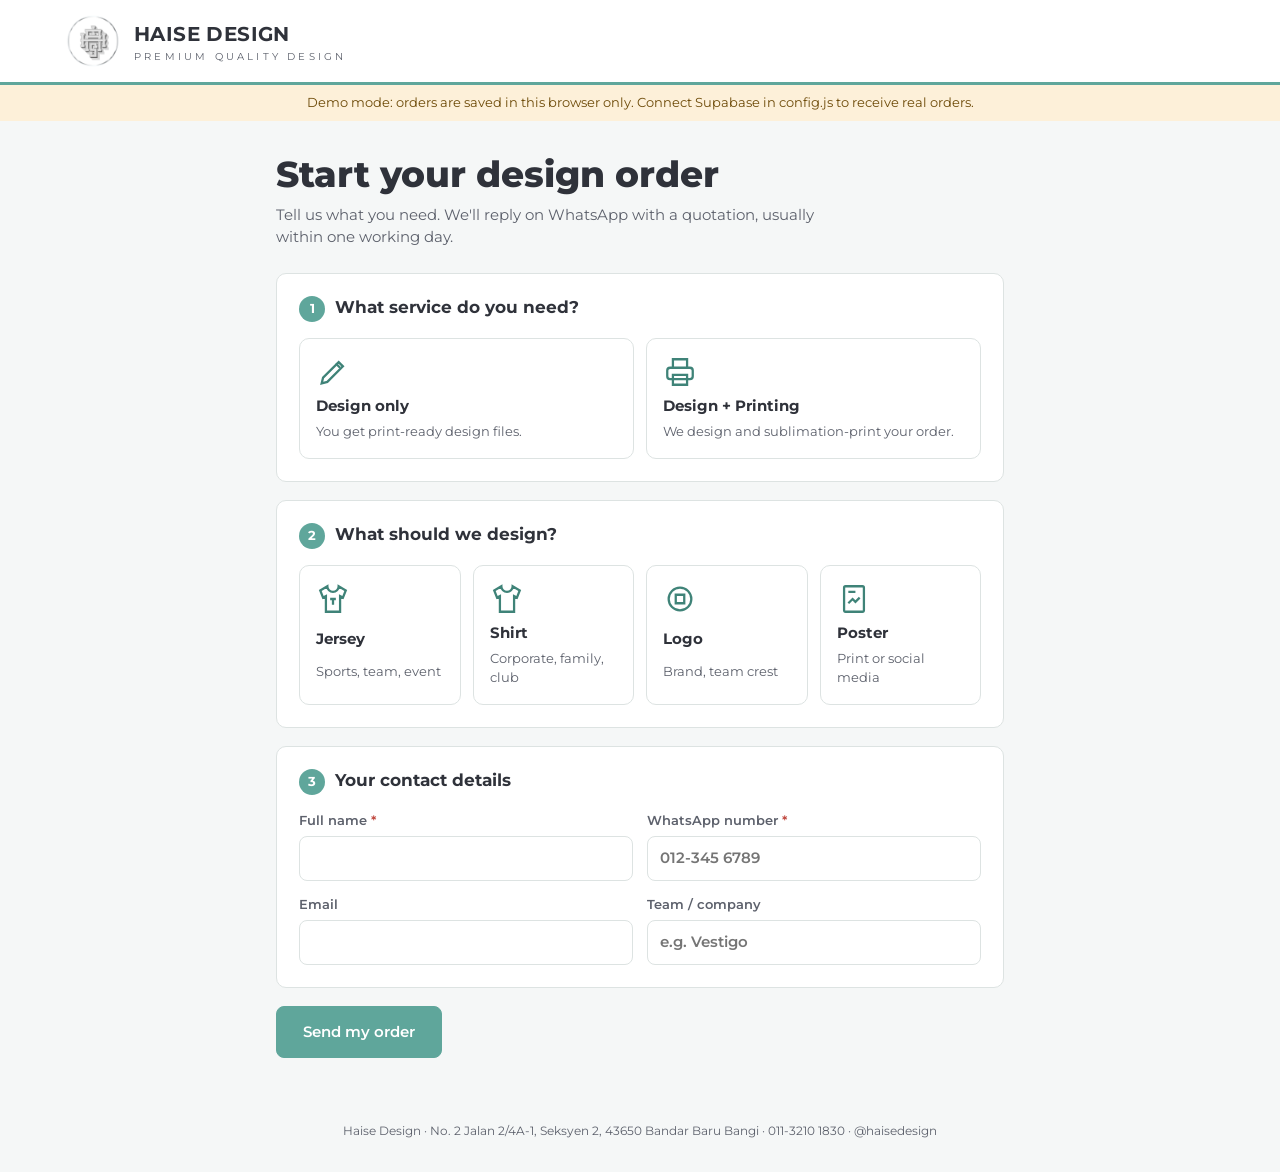
==== index.html @ cbbb2889 "Add Haise Design order form and invoice/receipt app Customer order form (index.html), admin page for" ====
<!doctype html>
<html lang="en">
<head>
<meta charset="utf-8">
<meta name="viewport" content="width=device-width, initial-scale=1, viewport-fit=cover">
<title>Order Design | Haise Design</title>
<meta name="description" content="Order jersey, shirt, logo and poster designs, with optional sublimation printing, from Haise Design.">
<link rel="icon" href="assets/favicon.png">
<link rel="preconnect" href="https://fonts.googleapis.com">
<link rel="stylesheet" href="https://fonts.googleapis.com/css2?family=Montserrat:wght@400;500;600;700;800&display=swap">
<link rel="stylesheet" href="app.css">
<style>
  .hero { max-width: 760px; margin: 0 auto; padding: 32px max(16px, env(safe-area-inset-left)) 8px; }
  .hero h1 { font-size: clamp(26px, 5vw, 36px); font-weight: 800; }
  .hero p { color: var(--ink-2); margin: 8px 0 0; max-width: 56ch; }
  form { max-width: 760px; margin: 0 auto; padding: 16px max(16px, env(safe-area-inset-left)) 64px; display: grid; gap: 18px; }
  .sec { background: var(--card); border: 1px solid var(--line); border-radius: var(--radius); padding: 22px; display: grid; gap: 16px; }
  .sec-h { display: flex; align-items: baseline; gap: 10px; }
  .sec-h .n { width: 26px; height: 26px; flex: none; border-radius: 50%; background: var(--teal); color: #fff; font-size: 13px; font-weight: 700; display: grid; place-items: center; }
  .sec-h h2 { font-size: 17px; font-weight: 700; }
  .grid2 { display: grid; grid-template-columns: 1fr 1fr; gap: 14px; }
  @media (max-width: 560px) { .grid2 { grid-template-columns: 1fr; } .sec { padding: 18px 16px; } }

  .choices { display: grid; gap: 12px; grid-template-columns: repeat(auto-fit, minmax(150px, 1fr)); }
  .choices.two { grid-template-columns: 1fr 1fr; }
  @media (max-width: 460px) { .choices.two { grid-template-columns: 1fr; } }
  .choice { position: relative; border: 1.5px solid var(--line); border-radius: var(--radius); padding: 16px; cursor: pointer; display: grid; gap: 6px; background: #fff; transition: border-color .15s, background .15s; }
  .choice input { position: absolute; opacity: 0; pointer-events: none; }
  .choice:hover { border-color: var(--teal); }
  .choice:has(input:checked) { border-color: var(--teal); background: var(--teal-soft); }
  .choice svg { width: 34px; height: 34px; color: var(--teal-dark); }
  .choice b { font-size: 15px; }
  .choice span { font-size: 12.5px; color: var(--ink-2); }

  .chips { display: flex; flex-wrap: wrap; gap: 8px; }
  .chip { position: relative; }
  .chip input { position: absolute; opacity: 0; }
  .chip span { display: inline-block; padding: 8px 14px; border: 1.5px solid var(--line); border-radius: 99px; font-size: 14px; font-weight: 600; cursor: pointer; background: #fff; }
  .chip input:checked + span { background: var(--teal); border-color: var(--teal); color: #fff; }
  .chip input:focus-visible + span { outline: 2px solid var(--teal); outline-offset: 2px; }

  .colors { display: flex; flex-wrap: wrap; gap: 10px; align-items: center; }
  .sw { position: relative; width: 46px; height: 46px; border-radius: 10px; border: 1px solid var(--line); overflow: hidden; }
  .sw input[type=color] { position: absolute; inset: -8px; width: 70px; height: 70px; border: 0; padding: 0; cursor: pointer; }
  .sw button { position: absolute; top: 1px; right: 1px; width: 18px; height: 18px; border-radius: 50%; border: 0; background: rgba(0,0,0,.55); color: #fff; font-size: 11px; line-height: 18px; padding: 0; cursor: pointer; }

  .drop { border: 2px dashed var(--line); border-radius: var(--radius); padding: 22px; text-align: center; background: #fbfcfc; cursor: pointer; }
  .drop.over { border-color: var(--teal); background: var(--teal-soft); }
  .drop b { color: var(--teal-dark); }
  .files { display: grid; gap: 8px; }
  .file { display: grid; grid-template-columns: 48px 1fr auto; gap: 12px; align-items: center; border: 1px solid var(--line); border-radius: 8px; padding: 6px 8px; background: #fff; }
  .file .th { width: 48px; height: 48px; border-radius: 6px; background: var(--teal-soft) center/cover no-repeat; display: grid; place-items: center; font-size: 10px; font-weight: 700; color: var(--teal-dark); }
  .file .meta { min-width: 0; }
  .file .nm { font-size: 13px; font-weight: 600; white-space: nowrap; overflow: hidden; text-overflow: ellipsis; }
  .file select { padding: 4px 6px; font-size: 12px; width: auto; margin-top: 2px; }

  .sizes { display: grid; grid-template-columns: repeat(auto-fill, minmax(84px, 1fr)); gap: 8px; }
  .sizes label { display: grid; gap: 4px; font-size: 12px; font-weight: 700; color: var(--ink-2); text-align: center; }
  .sizes input { text-align: center; padding: 8px 4px; }
  .total-line { font-size: 14px; color: var(--ink-2); }
  .total-line b { color: var(--ink); font-variant-numeric: tabular-nums; }

  .submit-row { display: flex; gap: 12px; align-items: center; flex-wrap: wrap; }
  .submit-row .btn { padding: 14px 26px; font-size: 15px; }
  .err { color: var(--danger); font-size: 14px; font-weight: 600; }

  .done { max-width: 560px; margin: 48px auto; padding: 32px 24px; background: var(--card); border: 1px solid var(--line); border-radius: var(--radius); text-align: center; display: grid; gap: 14px; justify-items: center; }
  .done .no { font-size: 26px; font-weight: 800; letter-spacing: .04em; color: var(--teal-dark); font-variant-numeric: tabular-nums; }
  footer { text-align: center; font-size: 12px; color: var(--ink-2); padding: 0 16px 32px; }
</style>
</head>
<body>
<header class="brandbar"><div class="in">
  <img src="assets/logo.png" alt="Haise Design logo">
  <div><div class="brand-name">HAISE DESIGN</div><div class="brand-tag">Premium Quality Design</div></div>
</div></header>
<div class="demo-banner" id="demoBanner" hidden>Demo mode: orders are saved in this browser only. Connect Supabase in config.js to receive real orders.</div>

<main id="formView">
  <div class="hero">
    <h1>Start your design order</h1>
    <p>Tell us what you need. We'll reply on WhatsApp with a quotation, usually within one working day.</p>
  </div>

  <form id="orderForm" novalidate>
    <!-- 1. Service -->
    <section class="sec">
      <div class="sec-h"><span class="n">1</span><h2>What service do you need?</h2></div>
      <div class="choices two">
        <label class="choice"><input type="radio" name="service" value="design" required>
          <svg viewBox="0 0 24 24" fill="none" stroke="currentColor" stroke-width="1.6"><path d="M4 20l4-1 11-11-3-3L5 16l-1 4z"/><path d="M14 6l3 3"/></svg>
          <b>Design only</b><span>You get print-ready design files.</span></label>
        <label class="choice"><input type="radio" name="service" value="design_print">
          <svg viewBox="0 0 24 24" fill="none" stroke="currentColor" stroke-width="1.6"><path d="M7 9V3h10v6"/><rect x="3" y="9" width="18" height="8" rx="2"/><path d="M7 14h10v7H7z"/></svg>
          <b>Design + Printing</b><span>We design and sublimation-print your order.</span></label>
      </div>
    </section>

    <!-- 2. Design type -->
    <section class="sec">
      <div class="sec-h"><span class="n">2</span><h2>What should we design?</h2></div>
      <div class="choices">
        <label class="choice"><input type="radio" name="designType" value="Jersey" required>
          <svg viewBox="0 0 24 24" fill="none" stroke="currentColor" stroke-width="1.6"><path d="M8 3l-5 3 2 5 2-1v11h10V10l2 1 2-5-5-3a4 4 0 0 1-8 0z"/><path d="M10 12h4M12 12v4"/></svg>
          <b>Jersey</b><span>Sports, team, event</span></label>
        <label class="choice"><input type="radio" name="designType" value="Shirt">
          <svg viewBox="0 0 24 24" fill="none" stroke="currentColor" stroke-width="1.6"><path d="M8 3l-5 3 2 5 2-1v11h10V10l2 1 2-5-5-3a4 4 0 0 1-8 0z"/></svg>
          <b>Shirt</b><span>Corporate, family, club</span></label>
        <label class="choice"><input type="radio" name="designType" value="Logo">
          <svg viewBox="0 0 24 24" fill="none" stroke="currentColor" stroke-width="1.6"><circle cx="12" cy="12" r="8"/><path d="M9 9h6v6H9z"/></svg>
          <b>Logo</b><span>Brand, team crest</span></label>
        <label class="choice"><input type="radio" name="designType" value="Poster">
          <svg viewBox="0 0 24 24" fill="none" stroke="currentColor" stroke-width="1.6"><rect x="5" y="3" width="14" height="18" rx="1"/><path d="M8 15l3-3 2 2 3-3M8 7h5"/></svg>
          <b>Poster</b><span>Print or social media</span></label>
      </div>
    </section>

    <!-- 3. Design details -->
    <section class="sec" id="detailsSec" hidden>
      <div class="sec-h"><span class="n">3</span><h2 id="detailsTitle">Design details</h2></div>

      <div id="shirtTypeBox" hidden>
        <label class="f"><span>Shirt type <span class="req-star">*</span></span> <span class="hint">Pick all that apply</span></label>
        <div class="chips" id="shirtTypes"></div>
      </div>

      <div id="posterBox" hidden class="grid2">
        <label class="f">Poster size
          <select id="posterSize"><option>A4</option><option>A3</option><option>A2</option><option>A1</option><option>Instagram post (1080×1080)</option><option>Instagram story (1080×1920)</option><option>Custom</option></select></label>
        <label class="f">Text to include <input id="posterText" placeholder="Event name, date, venue"></label>
      </div>

      <div id="logoBox" hidden class="grid2">
        <label class="f">Brand / team name <input id="logoName" placeholder="e.g. Vestigo FC"></label>
        <label class="f">Slogan (optional) <input id="logoSlogan"></label>
      </div>

      <div>
        <label class="f">Colour theme <span class="hint">Tap a swatch to change it, or describe it below</span></label>
        <div class="colors" id="colors" style="margin-top:8px"></div>
        <input id="colorNotes" placeholder="e.g. Navy and gold, with white accents" style="margin-top:10px" aria-label="Colour theme description">
      </div>

      <div>
        <label class="f">Attachments <span class="hint">References, your logo, sketches or drafts. Add as many as you need.</span></label>
        <div class="drop" id="drop" tabindex="0" role="button" style="margin-top:8px">
          <b>Click to add files</b> or drag them here<br><span class="hint">Images, PDF, AI, PSD, CDR · up to <span id="maxMb">15</span> MB each</span>
        </div>
        <input type="file" id="fileInput" multiple accept="image/*,.pdf,.ai,.psd,.cdr,.eps,.svg" hidden>
        <div class="files" id="fileList" style="margin-top:10px"></div>
      </div>

      <div id="namesBox" hidden>
        <label class="f">Player names and numbers (optional)
          <textarea id="names" placeholder="One per line: Name - Number - Size&#10;AIMAN - 10 - L&#10;ARIF - 7 - M"></textarea></label>
      </div>

      <label class="f">Describe your idea <textarea id="brief" placeholder="Style, mood, sponsor logos, placement of logo, anything you have in mind"></textarea></label>
    </section>

    <!-- 4. Printing -->
    <section class="sec" id="printSec" hidden>
      <div class="sec-h"><span class="n">4</span><h2>Printing details</h2></div>
      <div>
        <label class="f">Quantity by size</label>
        <div class="sizes" id="sizes" style="margin-top:8px"></div>
        <div class="total-line" style="margin-top:8px">Total pieces: <b id="qtyTotal">0</b></div>
      </div>
      <div class="grid2">
        <label class="f">Material
          <select id="material"><option>Microfiber</option><option>Interlock</option><option>Jacquard (eyelet)</option><option>Cotton feel</option><option>Not sure, please advise</option></select></label>
        <label class="f">Date needed <input type="date" id="needBy"></label>
      </div>
      <div class="grid2">
        <label class="f">Collection
          <select id="delivery"><option value="pickup">Self pickup (Bangi)</option><option value="postage">Postage</option></select></label>
        <label class="f" id="addrBox" hidden>Delivery address <textarea id="address" style="min-height:70px"></textarea></label>
      </div>
    </section>

    <!-- 5. Contact -->
    <section class="sec">
      <div class="sec-h"><span class="n" id="contactN">5</span><h2>Your contact details</h2></div>
      <div class="grid2">
        <label class="f"><span>Full name <span class="req-star">*</span></span> <input id="name" autocomplete="name" required></label>
        <label class="f"><span>WhatsApp number <span class="req-star">*</span></span> <input id="phone" type="tel" autocomplete="tel" placeholder="012-345 6789" required></label>
        <label class="f">Email <input id="email" type="email" autocomplete="email"></label>
        <label class="f">Team / company <input id="org" placeholder="e.g. Vestigo"></label>
      </div>
    </section>

    <div class="submit-row">
      <button class="btn primary" type="submit" id="submitBtn">Send my order</button>
      <span class="err" id="err" role="alert"></span>
    </div>
  </form>
</main>

<main id="doneView" hidden>
  <div class="done">
    <img src="assets/logo.png" alt="" width="84" height="84">
    <h1 style="font-size:24px">Order received</h1>
    <p style="margin:0;color:var(--ink-2)">Thank you! Your order number is</p>
    <div class="no" id="orderNo"></div>
    <p style="margin:0;color:var(--ink-2);max-width:42ch">Message us on WhatsApp with this number so we can confirm your quotation faster.</p>
    <a class="btn primary" id="waBtn" target="_blank" rel="noopener">Message us on WhatsApp</a>
    <button class="btn ghost" onclick="location.reload()">Place another order</button>
  </div>
</main>

<footer>Haise Design · No. 2 Jalan 2/4A-1, Seksyen 2, 43650 Bandar Baru Bangi · 011-3210 1830 · @haisedesign</footer>

<script src="vendor/supabase.js"></script>
<script src="config.js"></script>
<script src="store.js"></script>
<script>
const $ = (s) => document.querySelector(s);
const C = window.HAISE_CONFIG;
const MAX_MB = C.MAX_FILE_MB || 15;
$("#maxMb").textContent = MAX_MB;
if (!Store.live) $("#demoBanner").hidden = false;

const SHIRT_TYPES = ["Roundneck", "Longsleeve", "Polo collar", "Retro collar", "V-neck collar", "Muslimah"];
const SIZES = ["XS", "S", "M", "L", "XL", "2XL", "3XL", "4XL", "5XL", "Kids"];
const FILE_TAGS = ["Reference", "Logo", "Sketch / draft", "Other"];

$("#shirtTypes").innerHTML = SHIRT_TYPES.map((t) => `<label class="chip"><input type="checkbox" name="shirtType" value="${t}"><span>${t}</span></label>`).join("");
$("#sizes").innerHTML = SIZES.map((s) => `<label>${s}<input type="number" min="0" inputmode="numeric" data-size="${s}" id="size-${s}" placeholder="0"></label>`).join("");

// ----- conditional sections -----
const form = $("#orderForm");
function sync() {
  const service = form.service.value;
  const type = form.designType.value;
  const printing = service === "design_print";
  $("#detailsSec").hidden = !type;
  $("#detailsTitle").textContent = type ? `${type} design details` : "Design details";
  $("#shirtTypeBox").hidden = !(type === "Jersey" || type === "Shirt");
  $("#namesBox").hidden = type !== "Jersey";
  $("#posterBox").hidden = type !== "Poster";
  $("#logoBox").hidden = type !== "Logo";
  $("#printSec").hidden = !printing;
  $("#contactN").textContent = printing ? 5 : (type ? 4 : 3);
  $("#addrBox").hidden = $("#delivery").value !== "postage";
}
form.addEventListener("change", sync);

// ----- colours -----
let colors = ["#1b2a4a", "#d4af37"];
function drawColors() {
  $("#colors").innerHTML = colors.map((c, i) => `<div class="sw" style="background:${c}"><input type="color" value="${c}" data-i="${i}" aria-label="Colour ${i + 1}"><button type="button" data-rm="${i}" aria-label="Remove colour">×</button></div>`).join("")
    + (colors.length < 6 ? `<button type="button" class="btn small" id="addColor">+ Add colour</button>` : "");
}
$("#colors").addEventListener("input", (e) => { if (e.target.dataset.i) { colors[e.target.dataset.i] = e.target.value; e.target.parentElement.style.background = e.target.value; } });
$("#colors").addEventListener("click", (e) => {
  if (e.target.id === "addColor") { colors.push("#5fa69b"); drawColors(); }
  if (e.target.dataset.rm) { colors.splice(+e.target.dataset.rm, 1); drawColors(); }
});
drawColors();

// ----- files -----
let files = []; // {file, tag, url}
function addFiles(list) {
  for (const f of list) {
    if (f.size > MAX_MB * 1024 * 1024) { $("#err").textContent = `${f.name} is larger than ${MAX_MB} MB.`; continue; }
    files.push({ file: f, tag: f.type.startsWith("image/") ? "Reference" : "Other", url: f.type.startsWith("image/") ? URL.createObjectURL(f) : null });
  }
  drawFiles();
}
function drawFiles() {
  $("#fileList").innerHTML = files.map((x, i) => `<div class="file">
    <div class="th" style="${x.url ? `background-image:url(${x.url})` : ""}">${x.url ? "" : (x.file.name.split(".").pop() || "").toUpperCase().slice(0, 4)}</div>
    <div class="meta"><div class="nm">${esc(x.file.name)}</div>
      <select data-tag="${i}" aria-label="What is this file?">${FILE_TAGS.map((t) => `<option ${t === x.tag ? "selected" : ""}>${t}</option>`).join("")}</select></div>
    <button type="button" class="btn small ghost" data-rmf="${i}" aria-label="Remove file">Remove</button></div>`).join("");
}
const drop = $("#drop"), fileInput = $("#fileInput");
drop.addEventListener("click", () => fileInput.click());
drop.addEventListener("keydown", (e) => { if (e.key === "Enter" || e.key === " ") { e.preventDefault(); fileInput.click(); } });
fileInput.addEventListener("change", () => { addFiles(fileInput.files); fileInput.value = ""; });
["dragenter", "dragover"].forEach((ev) => drop.addEventListener(ev, (e) => { e.preventDefault(); drop.classList.add("over"); }));
["dragleave", "drop"].forEach((ev) => drop.addEventListener(ev, (e) => { e.preventDefault(); drop.classList.remove("over"); }));
drop.addEventListener("drop", (e) => addFiles(e.dataTransfer.files));
$("#fileList").addEventListener("change", (e) => { if (e.target.dataset.tag) files[e.target.dataset.tag].tag = e.target.value; });
$("#fileList").addEventListener("click", (e) => { if (e.target.dataset.rmf) { files.splice(+e.target.dataset.rmf, 1); drawFiles(); } });

// ----- sizes total -----
$("#sizes").addEventListener("input", () => {
  $("#qtyTotal").textContent = [...document.querySelectorAll("[data-size]")].reduce((a, i) => a + (+i.value || 0), 0);
});

function esc(s) { return String(s).replace(/[&<>"]/g, (c) => ({ "&": "&amp;", "<": "&lt;", ">": "&gt;", '"': "&quot;" }[c])); }

// ----- submit -----
form.addEventListener("submit", async (e) => {
  e.preventDefault();
  const err = $("#err"); err.textContent = "";
  const type = form.designType.value;
  const service = form.service.value;
  const shirtTypes = [...form.querySelectorAll("[name=shirtType]:checked")].map((i) => i.value);
  const sizes = {}; document.querySelectorAll("[data-size]").forEach((i) => { if (+i.value > 0) sizes[i.dataset.size] = +i.value; });
  const qty = Object.values(sizes).reduce((a, b) => a + b, 0);

  if (!service) return (err.textContent = "Choose design only or design + printing.");
  if (!type) return (err.textContent = "Choose what we should design.");
  if ((type === "Jersey" || type === "Shirt") && !shirtTypes.length) return (err.textContent = "Pick at least one shirt type.");
  if (service === "design_print" && !qty) return (err.textContent = "Enter how many pieces to print for each size.");
  if (!$("#name").value.trim() || !$("#phone").value.trim()) return (err.textContent = "Enter your name and WhatsApp number.");

  const details = {
    service, designType: type, shirtTypes,
    colors, colorNotes: $("#colorNotes").value.trim(),
    brief: $("#brief").value.trim(),
    names: type === "Jersey" ? $("#names").value.trim() : "",
    poster: type === "Poster" ? { size: $("#posterSize").value, text: $("#posterText").value.trim() } : null,
    logo: type === "Logo" ? { name: $("#logoName").value.trim(), slogan: $("#logoSlogan").value.trim() } : null,
    printing: service === "design_print" ? { sizes, qty, material: $("#material").value, needBy: $("#needBy").value, delivery: $("#delivery").value } : null,
    fileTags: files.map((x) => x.tag),
  };
  const customer = { name: $("#name").value.trim(), phone: $("#phone").value.trim(), email: $("#email").value.trim(), org: $("#org").value.trim(), address: $("#address").value.trim() };

  const btn = $("#submitBtn"); btn.disabled = true; btn.textContent = "Sending…";
  try {
    const no = await Store.submitOrder({ customer, details }, files.map((x) => x.file), (i, n, name) => { btn.textContent = `Uploading ${i + 1} of ${n}…`; });
    $("#orderNo").textContent = no;
    const msg = `Hi Haise Design, I just placed order ${no} (${type}, ${service === "design_print" ? "design + printing" : "design only"}). Name: ${customer.name}`;
    $("#waBtn").href = `https://wa.me/${C.WHATSAPP}?text=${encodeURIComponent(msg)}`;
    $("#formView").hidden = true; $("#doneView").hidden = false; window.scrollTo(0, 0);
  } catch (ex) {
    err.textContent = "Your order wasn't sent: " + ex.message + ". Please try again.";
    btn.disabled = false; btn.textContent = "Send my order";
  }
});
sync();
</script>
</body>
</html>
---- app.css ----
/* Haise Design — shared styles. Teal + slate taken from the existing invoice. */
:root {
  --teal: #5fa69b;
  --teal-dark: #3f8378;
  --teal-soft: #e8f3f1;
  --ink: #2f323a;
  --ink-2: #5d616c;
  --line: #dde3e2;
  --bg: #f5f7f7;
  --card: #ffffff;
  --danger: #c0483f;
  --warn: #c58a1c;
  --radius: 10px;
  --font: "Montserrat", system-ui, -apple-system, "Segoe UI", sans-serif;
}
* { box-sizing: border-box; }
html, body { margin: 0; }
body { font-family: var(--font); color: var(--ink); background: var(--bg); font-size: 15px; line-height: 1.5; -webkit-font-smoothing: antialiased; }
img { max-width: 100%; }
[hidden] { display: none !important; }
a { color: var(--teal-dark); }
h1, h2, h3 { line-height: 1.2; text-wrap: balance; margin: 0; }

.brandbar { background: var(--card); border-bottom: 3px solid var(--teal); }
.brandbar .in { max-width: 1180px; margin: 0 auto; padding: 14px max(16px, env(safe-area-inset-left)); display: flex; align-items: center; gap: 14px; }
.brandbar img { width: 54px; height: 54px; }
.brand-name { font-weight: 700; font-size: 20px; letter-spacing: .02em; }
.brand-tag { font-size: 10px; letter-spacing: .32em; text-transform: uppercase; color: var(--ink-2); }
.brandbar .spacer { flex: 1; }

.btn { font: inherit; font-weight: 600; font-size: 14px; border: 1px solid var(--line); background: var(--card); color: var(--ink); padding: 10px 16px; border-radius: 8px; cursor: pointer; display: inline-flex; align-items: center; gap: 8px; text-decoration: none; }
.btn:hover { border-color: var(--teal); }
.btn.primary { background: var(--teal); border-color: var(--teal); color: #fff; }
.btn.primary:hover { background: var(--teal-dark); }
.btn.ghost { background: transparent; border-color: transparent; color: var(--ink-2); }
.btn.danger { color: var(--danger); }
.btn.small { padding: 6px 10px; font-size: 13px; }
.btn:disabled { opacity: .55; cursor: not-allowed; }
.btn:focus-visible, input:focus-visible, select:focus-visible, textarea:focus-visible, .choice:focus-within { outline: 2px solid var(--teal); outline-offset: 2px; }

label.f { display: grid; gap: 6px; font-size: 13px; font-weight: 600; color: var(--ink-2); }
input, select, textarea { font: inherit; font-size: 15px; color: var(--ink); background: #fff; border: 1px solid var(--line); border-radius: 8px; padding: 10px 12px; width: 100%; }
textarea { min-height: 92px; resize: vertical; }
.req-star { color: var(--danger); }
.hint { font-size: 12px; color: var(--ink-2); font-weight: 400; }

.pill { display: inline-block; font-size: 11px; font-weight: 700; letter-spacing: .06em; text-transform: uppercase; padding: 3px 9px; border-radius: 99px; background: var(--teal-soft); color: var(--teal-dark); }
.pill.new { background: #fdf0d9; color: #8a5d0b; }
.pill.quoted { background: #e3ecfb; color: #2c5596; }
.pill.progress { background: var(--teal-soft); color: var(--teal-dark); }
.pill.done { background: #e7e9ec; color: #4a4f59; }

.toast { position: fixed; left: 50%; bottom: calc(24px + env(safe-area-inset-bottom)); transform: translateX(-50%); background: var(--ink); color: #fff; padding: 10px 18px; border-radius: 8px; font-size: 14px; z-index: 99; box-shadow: 0 6px 20px rgba(0,0,0,.2); }
.demo-banner { background: #fdf0d9; color: #6d4a08; font-size: 13px; text-align: center; padding: 8px 16px; }
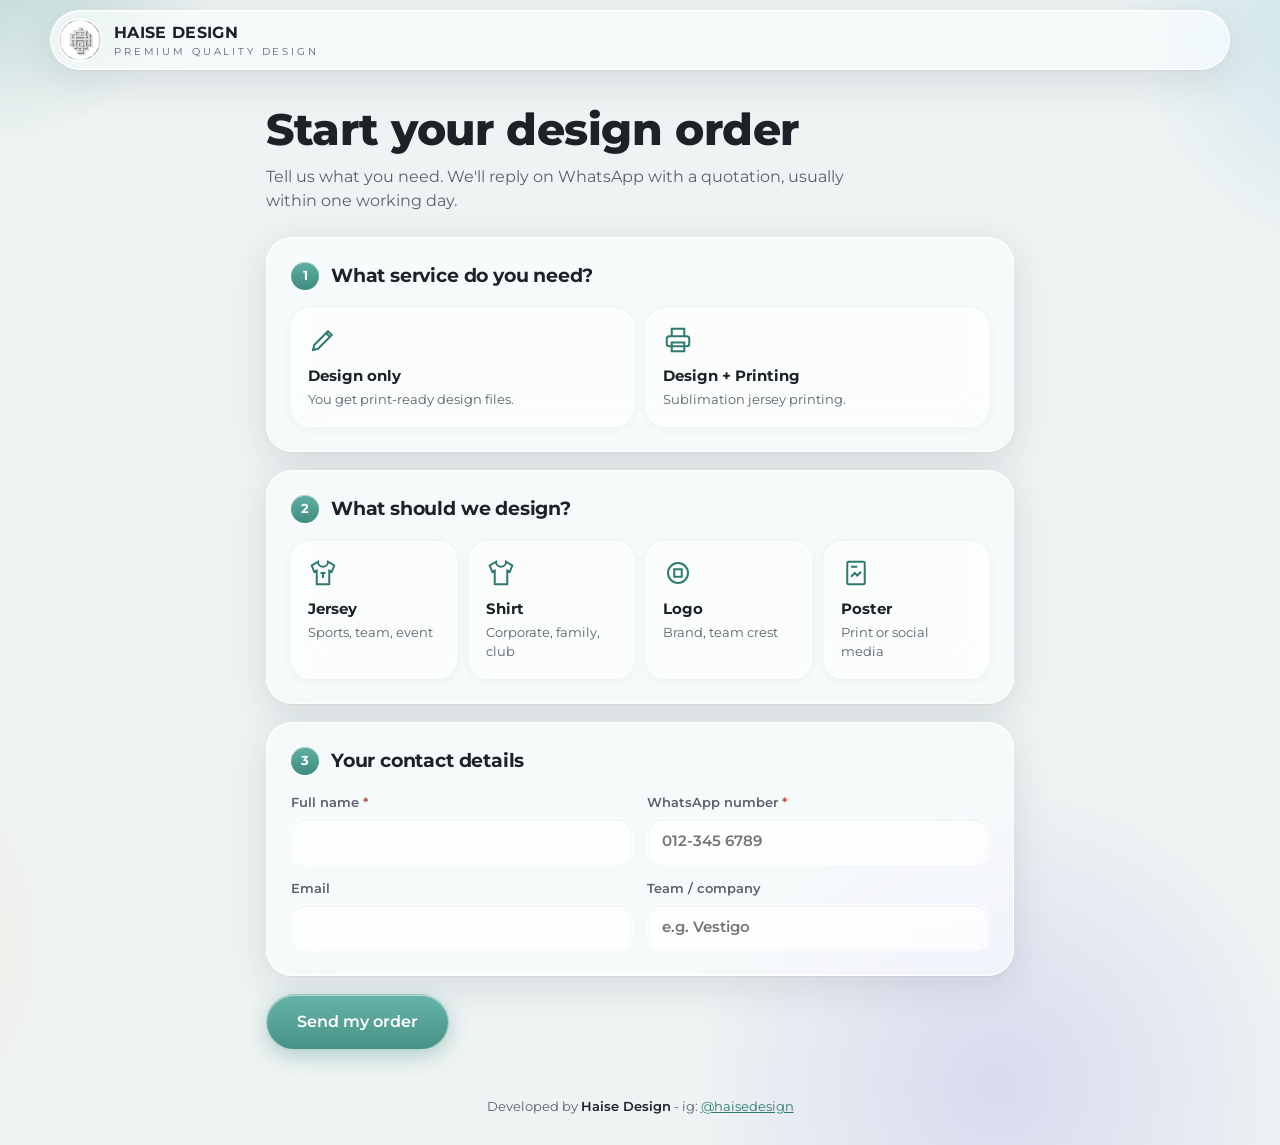
==== commit 33d70052: "Jersey catalogue, per-type sizes and names, liquid glass UI - Printing is offered for jerseys only -" ====
--- a/index.html
+++ b/index.html
@@ -4,77 +4,21 @@
 <meta charset="utf-8">
 <meta name="viewport" content="width=device-width, initial-scale=1, viewport-fit=cover">
 <title>Order Design | Haise Design</title>
-<meta name="description" content="Order jersey, shirt, logo and poster designs, with optional sublimation printing, from Haise Design.">
+<meta name="description" content="Order jersey, shirt, logo and poster designs, with sublimation jersey printing, from Haise Design.">
+<meta name="theme-color" content="#eef3f3">
 <link rel="icon" href="assets/favicon.png">
+<link rel="apple-touch-icon" href="assets/logo.png">
 <link rel="preconnect" href="https://fonts.googleapis.com">
 <link rel="stylesheet" href="https://fonts.googleapis.com/css2?family=Montserrat:wght@400;500;600;700;800&display=swap">
 <link rel="stylesheet" href="app.css">
-<style>
-  .hero { max-width: 760px; margin: 0 auto; padding: 32px max(16px, env(safe-area-inset-left)) 8px; }
-  .hero h1 { font-size: clamp(26px, 5vw, 36px); font-weight: 800; }
-  .hero p { color: var(--ink-2); margin: 8px 0 0; max-width: 56ch; }
-  form { max-width: 760px; margin: 0 auto; padding: 16px max(16px, env(safe-area-inset-left)) 64px; display: grid; gap: 18px; }
-  .sec { background: var(--card); border: 1px solid var(--line); border-radius: var(--radius); padding: 22px; display: grid; gap: 16px; }
-  .sec-h { display: flex; align-items: baseline; gap: 10px; }
-  .sec-h .n { width: 26px; height: 26px; flex: none; border-radius: 50%; background: var(--teal); color: #fff; font-size: 13px; font-weight: 700; display: grid; place-items: center; }
-  .sec-h h2 { font-size: 17px; font-weight: 700; }
-  .grid2 { display: grid; grid-template-columns: 1fr 1fr; gap: 14px; }
-  @media (max-width: 560px) { .grid2 { grid-template-columns: 1fr; } .sec { padding: 18px 16px; } }
-
-  .choices { display: grid; gap: 12px; grid-template-columns: repeat(auto-fit, minmax(150px, 1fr)); }
-  .choices.two { grid-template-columns: 1fr 1fr; }
-  @media (max-width: 460px) { .choices.two { grid-template-columns: 1fr; } }
-  .choice { position: relative; border: 1.5px solid var(--line); border-radius: var(--radius); padding: 16px; cursor: pointer; display: grid; gap: 6px; background: #fff; transition: border-color .15s, background .15s; }
-  .choice input { position: absolute; opacity: 0; pointer-events: none; }
-  .choice:hover { border-color: var(--teal); }
-  .choice:has(input:checked) { border-color: var(--teal); background: var(--teal-soft); }
-  .choice svg { width: 34px; height: 34px; color: var(--teal-dark); }
-  .choice b { font-size: 15px; }
-  .choice span { font-size: 12.5px; color: var(--ink-2); }
-
-  .chips { display: flex; flex-wrap: wrap; gap: 8px; }
-  .chip { position: relative; }
-  .chip input { position: absolute; opacity: 0; }
-  .chip span { display: inline-block; padding: 8px 14px; border: 1.5px solid var(--line); border-radius: 99px; font-size: 14px; font-weight: 600; cursor: pointer; background: #fff; }
-  .chip input:checked + span { background: var(--teal); border-color: var(--teal); color: #fff; }
-  .chip input:focus-visible + span { outline: 2px solid var(--teal); outline-offset: 2px; }
-
-  .colors { display: flex; flex-wrap: wrap; gap: 10px; align-items: center; }
-  .sw { position: relative; width: 46px; height: 46px; border-radius: 10px; border: 1px solid var(--line); overflow: hidden; }
-  .sw input[type=color] { position: absolute; inset: -8px; width: 70px; height: 70px; border: 0; padding: 0; cursor: pointer; }
-  .sw button { position: absolute; top: 1px; right: 1px; width: 18px; height: 18px; border-radius: 50%; border: 0; background: rgba(0,0,0,.55); color: #fff; font-size: 11px; line-height: 18px; padding: 0; cursor: pointer; }
-
-  .drop { border: 2px dashed var(--line); border-radius: var(--radius); padding: 22px; text-align: center; background: #fbfcfc; cursor: pointer; }
-  .drop.over { border-color: var(--teal); background: var(--teal-soft); }
-  .drop b { color: var(--teal-dark); }
-  .files { display: grid; gap: 8px; }
-  .file { display: grid; grid-template-columns: 48px 1fr auto; gap: 12px; align-items: center; border: 1px solid var(--line); border-radius: 8px; padding: 6px 8px; background: #fff; }
-  .file .th { width: 48px; height: 48px; border-radius: 6px; background: var(--teal-soft) center/cover no-repeat; display: grid; place-items: center; font-size: 10px; font-weight: 700; color: var(--teal-dark); }
-  .file .meta { min-width: 0; }
-  .file .nm { font-size: 13px; font-weight: 600; white-space: nowrap; overflow: hidden; text-overflow: ellipsis; }
-  .file select { padding: 4px 6px; font-size: 12px; width: auto; margin-top: 2px; }
-
-  .sizes { display: grid; grid-template-columns: repeat(auto-fill, minmax(84px, 1fr)); gap: 8px; }
-  .sizes label { display: grid; gap: 4px; font-size: 12px; font-weight: 700; color: var(--ink-2); text-align: center; }
-  .sizes input { text-align: center; padding: 8px 4px; }
-  .total-line { font-size: 14px; color: var(--ink-2); }
-  .total-line b { color: var(--ink); font-variant-numeric: tabular-nums; }
-
-  .submit-row { display: flex; gap: 12px; align-items: center; flex-wrap: wrap; }
-  .submit-row .btn { padding: 14px 26px; font-size: 15px; }
-  .err { color: var(--danger); font-size: 14px; font-weight: 600; }
-
-  .done { max-width: 560px; margin: 48px auto; padding: 32px 24px; background: var(--card); border: 1px solid var(--line); border-radius: var(--radius); text-align: center; display: grid; gap: 14px; justify-items: center; }
-  .done .no { font-size: 26px; font-weight: 800; letter-spacing: .04em; color: var(--teal-dark); font-variant-numeric: tabular-nums; }
-  footer { text-align: center; font-size: 12px; color: var(--ink-2); padding: 0 16px 32px; }
-</style>
+<link rel="stylesheet" href="form.css">
 </head>
 <body>
 <header class="brandbar"><div class="in">
   <img src="assets/logo.png" alt="Haise Design logo">
   <div><div class="brand-name">HAISE DESIGN</div><div class="brand-tag">Premium Quality Design</div></div>
 </div></header>
-<div class="demo-banner" id="demoBanner" hidden>Demo mode: orders are saved in this browser only. Connect Supabase in config.js to receive real orders.</div>
+<div class="demo-banner" id="demoBanner" hidden>Demo mode: orders are saved in this browser only.</div>
 
 <main id="formView">
   <div class="hero">
@@ -84,44 +28,54 @@
 
   <form id="orderForm" novalidate>
     <!-- 1. Service -->
-    <section class="sec">
+    <section class="sec glass">
       <div class="sec-h"><span class="n">1</span><h2>What service do you need?</h2></div>
       <div class="choices two">
-        <label class="choice"><input type="radio" name="service" value="design" required>
-          <svg viewBox="0 0 24 24" fill="none" stroke="currentColor" stroke-width="1.6"><path d="M4 20l4-1 11-11-3-3L5 16l-1 4z"/><path d="M14 6l3 3"/></svg>
+        <label class="choice"><input type="radio" name="service" value="design" id="svc-design">
+          <svg viewBox="0 0 24 24" fill="none" stroke="currentColor" stroke-width="1.6" aria-hidden="true"><path d="M4 20l4-1 11-11-3-3L5 16l-1 4z"/><path d="M14 6l3 3"/></svg>
           <b>Design only</b><span>You get print-ready design files.</span></label>
-        <label class="choice"><input type="radio" name="service" value="design_print">
-          <svg viewBox="0 0 24 24" fill="none" stroke="currentColor" stroke-width="1.6"><path d="M7 9V3h10v6"/><rect x="3" y="9" width="18" height="8" rx="2"/><path d="M7 14h10v7H7z"/></svg>
-          <b>Design + Printing</b><span>We design and sublimation-print your order.</span></label>
+        <label class="choice"><input type="radio" name="service" value="design_print" id="svc-print">
+          <svg viewBox="0 0 24 24" fill="none" stroke="currentColor" stroke-width="1.6" aria-hidden="true"><path d="M7 9V3h10v6"/><rect x="3" y="9" width="18" height="8" rx="2"/><path d="M7 14h10v7H7z"/></svg>
+          <b>Design + Printing</b><span>Sublimation jersey printing.</span></label>
       </div>
     </section>
 
     <!-- 2. Design type -->
-    <section class="sec">
+    <section class="sec glass">
       <div class="sec-h"><span class="n">2</span><h2>What should we design?</h2></div>
-      <div class="choices">
-        <label class="choice"><input type="radio" name="designType" value="Jersey" required>
-          <svg viewBox="0 0 24 24" fill="none" stroke="currentColor" stroke-width="1.6"><path d="M8 3l-5 3 2 5 2-1v11h10V10l2 1 2-5-5-3a4 4 0 0 1-8 0z"/><path d="M10 12h4M12 12v4"/></svg>
+      <div class="choices four" id="designTypes">
+        <label class="choice"><input type="radio" name="designType" value="Jersey" id="dt-jersey">
+          <svg viewBox="0 0 24 24" fill="none" stroke="currentColor" stroke-width="1.6" aria-hidden="true"><path d="M8 3l-5 3 2 5 2-1v11h10V10l2 1 2-5-5-3a4 4 0 0 1-8 0z"/><path d="M10 12h4M12 12v4"/></svg>
           <b>Jersey</b><span>Sports, team, event</span></label>
-        <label class="choice"><input type="radio" name="designType" value="Shirt">
-          <svg viewBox="0 0 24 24" fill="none" stroke="currentColor" stroke-width="1.6"><path d="M8 3l-5 3 2 5 2-1v11h10V10l2 1 2-5-5-3a4 4 0 0 1-8 0z"/></svg>
+        <label class="choice"><input type="radio" name="designType" value="Shirt" id="dt-shirt">
+          <svg viewBox="0 0 24 24" fill="none" stroke="currentColor" stroke-width="1.6" aria-hidden="true"><path d="M8 3l-5 3 2 5 2-1v11h10V10l2 1 2-5-5-3a4 4 0 0 1-8 0z"/></svg>
           <b>Shirt</b><span>Corporate, family, club</span></label>
-        <label class="choice"><input type="radio" name="designType" value="Logo">
-          <svg viewBox="0 0 24 24" fill="none" stroke="currentColor" stroke-width="1.6"><circle cx="12" cy="12" r="8"/><path d="M9 9h6v6H9z"/></svg>
+        <label class="choice"><input type="radio" name="designType" value="Logo" id="dt-logo">
+          <svg viewBox="0 0 24 24" fill="none" stroke="currentColor" stroke-width="1.6" aria-hidden="true"><circle cx="12" cy="12" r="8"/><path d="M9 9h6v6H9z"/></svg>
           <b>Logo</b><span>Brand, team crest</span></label>
-        <label class="choice"><input type="radio" name="designType" value="Poster">
-          <svg viewBox="0 0 24 24" fill="none" stroke="currentColor" stroke-width="1.6"><rect x="5" y="3" width="14" height="18" rx="1"/><path d="M8 15l3-3 2 2 3-3M8 7h5"/></svg>
+        <label class="choice"><input type="radio" name="designType" value="Poster" id="dt-poster">
+          <svg viewBox="0 0 24 24" fill="none" stroke="currentColor" stroke-width="1.6" aria-hidden="true"><rect x="5" y="3" width="14" height="18" rx="1"/><path d="M8 15l3-3 2 2 3-3M8 7h5"/></svg>
           <b>Poster</b><span>Print or social media</span></label>
       </div>
+      <p class="hint" id="printOnlyHint" hidden>Printing is available for jerseys only. For shirts, logos and posters, choose Design only.</p>
     </section>
 
     <!-- 3. Design details -->
-    <section class="sec" id="detailsSec" hidden>
+    <section class="sec glass" id="detailsSec" hidden>
       <div class="sec-h"><span class="n">3</span><h2 id="detailsTitle">Design details</h2></div>
 
-      <div id="shirtTypeBox" hidden>
-        <label class="f"><span>Shirt type <span class="req-star">*</span></span> <span class="hint">Pick all that apply</span></label>
-        <div class="chips" id="shirtTypes"></div>
+      <div id="typeBox" hidden>
+        <div class="f-label"><span id="typeLabel">Jersey type</span> <span class="req-star">*</span> <span class="hint">Pick one or more</span></div>
+        <div class="types" id="types"></div>
+      </div>
+
+      <div id="nameBox" hidden>
+        <div class="f-label">Put names on the jersey?</div>
+        <div class="seg" role="radiogroup" aria-label="Names on jersey">
+          <label><input type="radio" name="nameOpt" value="none" checked>No names</label>
+          <label><input type="radio" name="nameOpt" value="name">Name</label>
+          <label><input type="radio" name="nameOpt" value="name_number">Name + number</label>
+        </div>
       </div>
 
       <div id="posterBox" hidden class="grid2">
@@ -136,202 +90,76 @@
       </div>
 
       <div>
-        <label class="f">Colour theme <span class="hint">Tap a swatch to change it, or describe it below</span></label>
-        <div class="colors" id="colors" style="margin-top:8px"></div>
-        <input id="colorNotes" placeholder="e.g. Navy and gold, with white accents" style="margin-top:10px" aria-label="Colour theme description">
+        <div class="f-label">Colour theme <span class="hint">Tap a swatch to change it, or describe it below</span></div>
+        <div class="colors" id="colors"></div>
+        <input id="colorNotes" placeholder="e.g. Navy and gold, with white accents" aria-label="Colour theme description" style="margin-top:10px">
       </div>
 
       <div>
-        <label class="f">Attachments <span class="hint">References, your logo, sketches or drafts. Add as many as you need.</span></label>
-        <div class="drop" id="drop" tabindex="0" role="button" style="margin-top:8px">
-          <b>Click to add files</b> or drag them here<br><span class="hint">Images, PDF, AI, PSD, CDR · up to <span id="maxMb">15</span> MB each</span>
+        <div class="f-label">Attachments <span class="hint">References, your logo, sketches or drafts. Add as many as you need.</span></div>
+        <div class="drop" id="drop" tabindex="0" role="button">
+          <b>Tap to add files</b> or drag them here<br><span class="hint">Images, PDF, AI, PSD, CDR · up to <span id="maxMb">15</span> MB each</span>
         </div>
         <input type="file" id="fileInput" multiple accept="image/*,.pdf,.ai,.psd,.cdr,.eps,.svg" hidden>
-        <div class="files" id="fileList" style="margin-top:10px"></div>
+        <div class="files" id="fileList"></div>
       </div>
 
-      <div id="namesBox" hidden>
-        <label class="f">Player names and numbers (optional)
-          <textarea id="names" placeholder="One per line: Name - Number - Size&#10;AIMAN - 10 - L&#10;ARIF - 7 - M"></textarea></label>
-      </div>
-
-      <label class="f">Describe your idea <textarea id="brief" placeholder="Style, mood, sponsor logos, placement of logo, anything you have in mind"></textarea></label>
+      <label class="f">Describe your idea <textarea id="brief" placeholder="Style, mood, sponsor logos, where the logo goes, anything you have in mind"></textarea></label>
     </section>
 
     <!-- 4. Printing -->
-    <section class="sec" id="printSec" hidden>
+    <section class="sec glass" id="printSec" hidden>
       <div class="sec-h"><span class="n">4</span><h2>Printing details</h2></div>
       <div>
-        <label class="f">Quantity by size</label>
-        <div class="sizes" id="sizes" style="margin-top:8px"></div>
-        <div class="total-line" style="margin-top:8px">Total pieces: <b id="qtyTotal">0</b></div>
+        <div class="f-label">Material</div>
+        <div class="seg" id="materials" role="radiogroup" aria-label="Material"></div>
       </div>
+      <div id="printItems" class="print-items"></div>
+      <div class="estimate" id="estimate"></div>
       <div class="grid2">
-        <label class="f">Material
-          <select id="material"><option>Microfiber</option><option>Interlock</option><option>Jacquard (eyelet)</option><option>Cotton feel</option><option>Not sure, please advise</option></select></label>
         <label class="f">Date needed <input type="date" id="needBy"></label>
-      </div>
-      <div class="grid2">
         <label class="f">Collection
           <select id="delivery"><option value="pickup">Self pickup (Bangi)</option><option value="postage">Postage</option></select></label>
-        <label class="f" id="addrBox" hidden>Delivery address <textarea id="address" style="min-height:70px"></textarea></label>
       </div>
+      <label class="f" id="addrBox" hidden>Delivery address <textarea id="address" style="min-height:70px"></textarea></label>
     </section>
 
     <!-- 5. Contact -->
-    <section class="sec">
-      <div class="sec-h"><span class="n" id="contactN">5</span><h2>Your contact details</h2></div>
+    <section class="sec glass">
+      <div class="sec-h"><span class="n" id="contactN">3</span><h2>Your contact details</h2></div>
       <div class="grid2">
-        <label class="f"><span>Full name <span class="req-star">*</span></span> <input id="name" autocomplete="name" required></label>
-        <label class="f"><span>WhatsApp number <span class="req-star">*</span></span> <input id="phone" type="tel" autocomplete="tel" placeholder="012-345 6789" required></label>
+        <label class="f"><span>Full name <span class="req-star">*</span></span><input id="name" autocomplete="name"></label>
+        <label class="f"><span>WhatsApp number <span class="req-star">*</span></span><input id="phone" type="tel" autocomplete="tel" placeholder="012-345 6789"></label>
         <label class="f">Email <input id="email" type="email" autocomplete="email"></label>
         <label class="f">Team / company <input id="org" placeholder="e.g. Vestigo"></label>
       </div>
     </section>
 
     <div class="submit-row">
-      <button class="btn primary" type="submit" id="submitBtn">Send my order</button>
+      <button class="btn primary big" type="submit" id="submitBtn">Send my order</button>
       <span class="err" id="err" role="alert"></span>
     </div>
   </form>
 </main>
 
 <main id="doneView" hidden>
-  <div class="done">
+  <div class="done glass">
     <img src="assets/logo.png" alt="" width="84" height="84">
-    <h1 style="font-size:24px">Order received</h1>
-    <p style="margin:0;color:var(--ink-2)">Thank you! Your order number is</p>
+    <h1>Order received</h1>
+    <p>Thank you! Your order number is</p>
     <div class="no" id="orderNo"></div>
-    <p style="margin:0;color:var(--ink-2);max-width:42ch">Message us on WhatsApp with this number so we can confirm your quotation faster.</p>
-    <a class="btn primary" id="waBtn" target="_blank" rel="noopener">Message us on WhatsApp</a>
-    <button class="btn ghost" onclick="location.reload()">Place another order</button>
+    <p>Message us on WhatsApp with this number so we can confirm your quotation faster.</p>
+    <a class="btn primary big" id="waBtn" target="_blank" rel="noopener">Message us on WhatsApp</a>
+    <button class="btn ghost" id="againBtn" type="button">Place another order</button>
   </div>
 </main>
 
-<footer>Haise Design · No. 2 Jalan 2/4A-1, Seksyen 2, 43650 Bandar Baru Bangi · 011-3210 1830 · @haisedesign</footer>
+<footer class="site-foot">Developed by <b>Haise Design</b> - ig: <a href="https://instagram.com/haisedesign" target="_blank" rel="noopener">@haisedesign</a></footer>
 
 <script src="vendor/supabase.js"></script>
 <script src="config.js"></script>
+<script src="catalog.js"></script>
 <script src="store.js"></script>
-<script>
-const $ = (s) => document.querySelector(s);
-const C = window.HAISE_CONFIG;
-const MAX_MB = C.MAX_FILE_MB || 15;
-$("#maxMb").textContent = MAX_MB;
-if (!Store.live) $("#demoBanner").hidden = false;
-
-const SHIRT_TYPES = ["Roundneck", "Longsleeve", "Polo collar", "Retro collar", "V-neck collar", "Muslimah"];
-const SIZES = ["XS", "S", "M", "L", "XL", "2XL", "3XL", "4XL", "5XL", "Kids"];
-const FILE_TAGS = ["Reference", "Logo", "Sketch / draft", "Other"];
-
-$("#shirtTypes").innerHTML = SHIRT_TYPES.map((t) => `<label class="chip"><input type="checkbox" name="shirtType" value="${t}"><span>${t}</span></label>`).join("");
-$("#sizes").innerHTML = SIZES.map((s) => `<label>${s}<input type="number" min="0" inputmode="numeric" data-size="${s}" id="size-${s}" placeholder="0"></label>`).join("");
-
-// ----- conditional sections -----
-const form = $("#orderForm");
-function sync() {
-  const service = form.service.value;
-  const type = form.designType.value;
-  const printing = service === "design_print";
-  $("#detailsSec").hidden = !type;
-  $("#detailsTitle").textContent = type ? `${type} design details` : "Design details";
-  $("#shirtTypeBox").hidden = !(type === "Jersey" || type === "Shirt");
-  $("#namesBox").hidden = type !== "Jersey";
-  $("#posterBox").hidden = type !== "Poster";
-  $("#logoBox").hidden = type !== "Logo";
-  $("#printSec").hidden = !printing;
-  $("#contactN").textContent = printing ? 5 : (type ? 4 : 3);
-  $("#addrBox").hidden = $("#delivery").value !== "postage";
-}
-form.addEventListener("change", sync);
-
-// ----- colours -----
-let colors = ["#1b2a4a", "#d4af37"];
-function drawColors() {
-  $("#colors").innerHTML = colors.map((c, i) => `<div class="sw" style="background:${c}"><input type="color" value="${c}" data-i="${i}" aria-label="Colour ${i + 1}"><button type="button" data-rm="${i}" aria-label="Remove colour">×</button></div>`).join("")
-    + (colors.length < 6 ? `<button type="button" class="btn small" id="addColor">+ Add colour</button>` : "");
-}
-$("#colors").addEventListener("input", (e) => { if (e.target.dataset.i) { colors[e.target.dataset.i] = e.target.value; e.target.parentElement.style.background = e.target.value; } });
-$("#colors").addEventListener("click", (e) => {
-  if (e.target.id === "addColor") { colors.push("#5fa69b"); drawColors(); }
-  if (e.target.dataset.rm) { colors.splice(+e.target.dataset.rm, 1); drawColors(); }
-});
-drawColors();
-
-// ----- files -----
-let files = []; // {file, tag, url}
-function addFiles(list) {
-  for (const f of list) {
-    if (f.size > MAX_MB * 1024 * 1024) { $("#err").textContent = `${f.name} is larger than ${MAX_MB} MB.`; continue; }
-    files.push({ file: f, tag: f.type.startsWith("image/") ? "Reference" : "Other", url: f.type.startsWith("image/") ? URL.createObjectURL(f) : null });
-  }
-  drawFiles();
-}
-function drawFiles() {
-  $("#fileList").innerHTML = files.map((x, i) => `<div class="file">
-    <div class="th" style="${x.url ? `background-image:url(${x.url})` : ""}">${x.url ? "" : (x.file.name.split(".").pop() || "").toUpperCase().slice(0, 4)}</div>
-    <div class="meta"><div class="nm">${esc(x.file.name)}</div>
-      <select data-tag="${i}" aria-label="What is this file?">${FILE_TAGS.map((t) => `<option ${t === x.tag ? "selected" : ""}>${t}</option>`).join("")}</select></div>
-    <button type="button" class="btn small ghost" data-rmf="${i}" aria-label="Remove file">Remove</button></div>`).join("");
-}
-const drop = $("#drop"), fileInput = $("#fileInput");
-drop.addEventListener("click", () => fileInput.click());
-drop.addEventListener("keydown", (e) => { if (e.key === "Enter" || e.key === " ") { e.preventDefault(); fileInput.click(); } });
-fileInput.addEventListener("change", () => { addFiles(fileInput.files); fileInput.value = ""; });
-["dragenter", "dragover"].forEach((ev) => drop.addEventListener(ev, (e) => { e.preventDefault(); drop.classList.add("over"); }));
-["dragleave", "drop"].forEach((ev) => drop.addEventListener(ev, (e) => { e.preventDefault(); drop.classList.remove("over"); }));
-drop.addEventListener("drop", (e) => addFiles(e.dataTransfer.files));
-$("#fileList").addEventListener("change", (e) => { if (e.target.dataset.tag) files[e.target.dataset.tag].tag = e.target.value; });
-$("#fileList").addEventListener("click", (e) => { if (e.target.dataset.rmf) { files.splice(+e.target.dataset.rmf, 1); drawFiles(); } });
-
-// ----- sizes total -----
-$("#sizes").addEventListener("input", () => {
-  $("#qtyTotal").textContent = [...document.querySelectorAll("[data-size]")].reduce((a, i) => a + (+i.value || 0), 0);
-});
-
-function esc(s) { return String(s).replace(/[&<>"]/g, (c) => ({ "&": "&amp;", "<": "&lt;", ">": "&gt;", '"': "&quot;" }[c])); }
-
-// ----- submit -----
-form.addEventListener("submit", async (e) => {
-  e.preventDefault();
-  const err = $("#err"); err.textContent = "";
-  const type = form.designType.value;
-  const service = form.service.value;
-  const shirtTypes = [...form.querySelectorAll("[name=shirtType]:checked")].map((i) => i.value);
-  const sizes = {}; document.querySelectorAll("[data-size]").forEach((i) => { if (+i.value > 0) sizes[i.dataset.size] = +i.value; });
-  const qty = Object.values(sizes).reduce((a, b) => a + b, 0);
-
-  if (!service) return (err.textContent = "Choose design only or design + printing.");
-  if (!type) return (err.textContent = "Choose what we should design.");
-  if ((type === "Jersey" || type === "Shirt") && !shirtTypes.length) return (err.textContent = "Pick at least one shirt type.");
-  if (service === "design_print" && !qty) return (err.textContent = "Enter how many pieces to print for each size.");
-  if (!$("#name").value.trim() || !$("#phone").value.trim()) return (err.textContent = "Enter your name and WhatsApp number.");
-
-  const details = {
-    service, designType: type, shirtTypes,
-    colors, colorNotes: $("#colorNotes").value.trim(),
-    brief: $("#brief").value.trim(),
-    names: type === "Jersey" ? $("#names").value.trim() : "",
-    poster: type === "Poster" ? { size: $("#posterSize").value, text: $("#posterText").value.trim() } : null,
-    logo: type === "Logo" ? { name: $("#logoName").value.trim(), slogan: $("#logoSlogan").value.trim() } : null,
-    printing: service === "design_print" ? { sizes, qty, material: $("#material").value, needBy: $("#needBy").value, delivery: $("#delivery").value } : null,
-    fileTags: files.map((x) => x.tag),
-  };
-  const customer = { name: $("#name").value.trim(), phone: $("#phone").value.trim(), email: $("#email").value.trim(), org: $("#org").value.trim(), address: $("#address").value.trim() };
-
-  const btn = $("#submitBtn"); btn.disabled = true; btn.textContent = "Sending…";
-  try {
-    const no = await Store.submitOrder({ customer, details }, files.map((x) => x.file), (i, n, name) => { btn.textContent = `Uploading ${i + 1} of ${n}…`; });
-    $("#orderNo").textContent = no;
-    const msg = `Hi Haise Design, I just placed order ${no} (${type}, ${service === "design_print" ? "design + printing" : "design only"}). Name: ${customer.name}`;
-    $("#waBtn").href = `https://wa.me/${C.WHATSAPP}?text=${encodeURIComponent(msg)}`;
-    $("#formView").hidden = true; $("#doneView").hidden = false; window.scrollTo(0, 0);
-  } catch (ex) {
-    err.textContent = "Your order wasn't sent: " + ex.message + ". Please try again.";
-    btn.disabled = false; btn.textContent = "Send my order";
-  }
-});
-sync();
-</script>
+<script src="form.js"></script>
 </body>
 </html>
--- a/app.css
+++ b/app.css
@@ -1,54 +1,109 @@
-/* Haise Design — shared styles. Teal + slate taken from the existing invoice. */
+/* Haise Design — shared styles. Liquid glass look: frosted translucent layers over a soft teal field. */
 :root {
-  --teal: #5fa69b;
-  --teal-dark: #3f8378;
-  --teal-soft: #e8f3f1;
-  --ink: #2f323a;
-  --ink-2: #5d616c;
-  --line: #dde3e2;
-  --bg: #f5f7f7;
-  --card: #ffffff;
+  --teal: #4f9e92;
+  --teal-dark: #2f7a6f;
+  --teal-soft: rgba(95, 166, 155, .16);
+  --ink: #1d2128;
+  --ink-2: #5b616c;
+  --line: rgba(30, 40, 45, .10);
+  --bg: #eef3f3;
+  --glass: rgba(255, 255, 255, .58);
+  --glass-strong: rgba(255, 255, 255, .78);
+  --glass-edge: rgba(255, 255, 255, .85);
+  --glass-shadow: 0 10px 40px rgba(31, 61, 64, .12), 0 1px 2px rgba(31, 61, 64, .06);
+  --glass-hi: inset 0 1px 0 rgba(255, 255, 255, .95), inset 0 -1px 0 rgba(255, 255, 255, .25);
   --danger: #c0483f;
-  --warn: #c58a1c;
-  --radius: 10px;
-  --font: "Montserrat", system-ui, -apple-system, "Segoe UI", sans-serif;
+  --radius: 26px;
+  --radius-s: 16px;
+  --blur: blur(28px) saturate(185%);
+  --font: -apple-system, "SF Pro Text", "Inter Tight", "Montserrat", system-ui, "Segoe UI", sans-serif;
+  --font-display: -apple-system, "SF Pro Display", "Montserrat", system-ui, sans-serif;
 }
 * { box-sizing: border-box; }
 html, body { margin: 0; }
-body { font-family: var(--font); color: var(--ink); background: var(--bg); font-size: 15px; line-height: 1.5; -webkit-font-smoothing: antialiased; }
+body {
+  font-family: var(--font); color: var(--ink); font-size: 15px; line-height: 1.5; -webkit-font-smoothing: antialiased;
+  background: var(--bg); min-height: 100vh; position: relative;
+}
+/* Soft colour field behind the glass */
+body::after {
+  content: ""; position: fixed; inset: -20vmax; z-index: -1; pointer-events: none;
+  background:
+    radial-gradient(38vmax 38vmax at 12% 8%, rgba(95, 166, 155, .55), transparent 60%),
+    radial-gradient(34vmax 34vmax at 92% 18%, rgba(140, 200, 220, .45), transparent 62%),
+    radial-gradient(40vmax 40vmax at 70% 95%, rgba(170, 160, 230, .30), transparent 60%),
+    radial-gradient(30vmax 30vmax at 5% 85%, rgba(250, 210, 170, .35), transparent 60%),
+    var(--bg);
+}
 img { max-width: 100%; }
 [hidden] { display: none !important; }
 a { color: var(--teal-dark); }
-h1, h2, h3 { line-height: 1.2; text-wrap: balance; margin: 0; }
+h1, h2, h3 { line-height: 1.15; text-wrap: balance; margin: 0; font-family: var(--font-display); letter-spacing: -.01em; }
 
-.brandbar { background: var(--card); border-bottom: 3px solid var(--teal); }
-.brandbar .in { max-width: 1180px; margin: 0 auto; padding: 14px max(16px, env(safe-area-inset-left)); display: flex; align-items: center; gap: 14px; }
-.brandbar img { width: 54px; height: 54px; }
-.brand-name { font-weight: 700; font-size: 20px; letter-spacing: .02em; }
-.brand-tag { font-size: 10px; letter-spacing: .32em; text-transform: uppercase; color: var(--ink-2); }
+.glass {
+  background: var(--glass); -webkit-backdrop-filter: var(--blur); backdrop-filter: var(--blur);
+  border: 1px solid var(--glass-edge); box-shadow: var(--glass-hi), var(--glass-shadow); border-radius: var(--radius);
+}
+
+/* Floating glass header */
+.brandbar { position: sticky; top: 0; z-index: 20; padding: calc(10px + env(safe-area-inset-top)) max(12px, env(safe-area-inset-left)) 0; }
+.brandbar .in {
+  max-width: 1180px; margin: 0 auto; padding: 8px 14px 8px 8px; display: flex; align-items: center; gap: 12px; border-radius: 999px;
+  position: relative; isolation: isolate;
+}
+/* Glass lives on a pseudo-element so fixed children (the phone tab bar) aren't trapped by backdrop-filter */
+.brandbar .in::before {
+  content: ""; position: absolute; inset: 0; z-index: -1; border-radius: inherit;
+  background: var(--glass); -webkit-backdrop-filter: var(--blur); backdrop-filter: var(--blur);
+  border: 1px solid var(--glass-edge); box-shadow: var(--glass-hi), var(--glass-shadow);
+}
+.brandbar img { width: 44px; height: 44px; border-radius: 50%; background: #fff; }
+.brand-name { font-weight: 700; font-size: 16px; letter-spacing: .02em; font-family: var(--font-display); }
+.brand-tag { font-size: 9.5px; letter-spacing: .3em; text-transform: uppercase; color: var(--ink-2); }
 .brandbar .spacer { flex: 1; }
 
-.btn { font: inherit; font-weight: 600; font-size: 14px; border: 1px solid var(--line); background: var(--card); color: var(--ink); padding: 10px 16px; border-radius: 8px; cursor: pointer; display: inline-flex; align-items: center; gap: 8px; text-decoration: none; }
-.btn:hover { border-color: var(--teal); }
-.btn.primary { background: var(--teal); border-color: var(--teal); color: #fff; }
-.btn.primary:hover { background: var(--teal-dark); }
-.btn.ghost { background: transparent; border-color: transparent; color: var(--ink-2); }
+.btn {
+  font: inherit; font-weight: 600; font-size: 14px; color: var(--ink); padding: 10px 18px; border-radius: 999px; cursor: pointer;
+  display: inline-flex; align-items: center; justify-content: center; gap: 8px; text-decoration: none;
+  background: var(--glass-strong); border: 1px solid var(--glass-edge); box-shadow: var(--glass-hi), 0 2px 8px rgba(31, 61, 64, .08);
+  -webkit-backdrop-filter: var(--blur); backdrop-filter: var(--blur); transition: transform .15s, background .15s;
+}
+.btn:hover { background: #fff; }
+.btn:active { transform: scale(.97); }
+.btn.primary { background: linear-gradient(180deg, rgba(95, 176, 163, .95), rgba(63, 140, 128, .95)); color: #fff; border-color: rgba(255, 255, 255, .45); box-shadow: inset 0 1px 0 rgba(255, 255, 255, .5), 0 6px 20px rgba(63, 140, 128, .35); }
+.btn.primary:hover { background: linear-gradient(180deg, rgba(85, 166, 153, 1), rgba(53, 128, 116, 1)); }
+.btn.ghost { background: transparent; border-color: transparent; box-shadow: none; color: var(--ink-2); }
 .btn.danger { color: var(--danger); }
-.btn.small { padding: 6px 10px; font-size: 13px; }
-.btn:disabled { opacity: .55; cursor: not-allowed; }
-.btn:focus-visible, input:focus-visible, select:focus-visible, textarea:focus-visible, .choice:focus-within { outline: 2px solid var(--teal); outline-offset: 2px; }
+.btn.small { padding: 6px 12px; font-size: 13px; }
+.btn:disabled { opacity: .5; cursor: not-allowed; }
+.btn:focus-visible, input:focus-visible, select:focus-visible, textarea:focus-visible { outline: 3px solid rgba(79, 158, 146, .45); outline-offset: 2px; }
 
 label.f { display: grid; gap: 6px; font-size: 13px; font-weight: 600; color: var(--ink-2); }
-input, select, textarea { font: inherit; font-size: 15px; color: var(--ink); background: #fff; border: 1px solid var(--line); border-radius: 8px; padding: 10px 12px; width: 100%; }
+input, select, textarea {
+  font: inherit; font-size: 15px; color: var(--ink); width: 100%; padding: 11px 14px; border-radius: 14px;
+  background: rgba(255, 255, 255, .7); border: 1px solid rgba(255, 255, 255, .9); box-shadow: inset 0 1px 3px rgba(31, 61, 64, .08);
+}
+input:focus, select:focus, textarea:focus { background: #fff; }
 textarea { min-height: 92px; resize: vertical; }
 .req-star { color: var(--danger); }
 .hint { font-size: 12px; color: var(--ink-2); font-weight: 400; }
 
-.pill { display: inline-block; font-size: 11px; font-weight: 700; letter-spacing: .06em; text-transform: uppercase; padding: 3px 9px; border-radius: 99px; background: var(--teal-soft); color: var(--teal-dark); }
-.pill.new { background: #fdf0d9; color: #8a5d0b; }
-.pill.quoted { background: #e3ecfb; color: #2c5596; }
+/* Segmented control, iOS style */
+.seg { display: inline-flex; padding: 3px; border-radius: 999px; background: rgba(120, 130, 135, .14); gap: 2px; }
+.seg button, .seg label { font: inherit; font-weight: 600; font-size: 14px; border: 0; padding: 8px 16px; border-radius: 999px; background: transparent; color: var(--ink-2); cursor: pointer; position: relative; }
+.seg label input { position: absolute; opacity: 0; pointer-events: none; }
+.seg button.on, .seg label:has(input:checked) { background: #fff; color: var(--ink); box-shadow: 0 2px 8px rgba(31, 61, 64, .14); }
+.seg label:has(input:focus-visible) { outline: 3px solid rgba(79, 158, 146, .45); }
+
+.pill { display: inline-block; font-size: 11px; font-weight: 700; letter-spacing: .05em; text-transform: uppercase; padding: 4px 10px; border-radius: 99px; background: var(--teal-soft); color: var(--teal-dark); }
+.pill.new { background: rgba(240, 180, 60, .2); color: #8a5d0b; }
+.pill.quoted { background: rgba(80, 130, 220, .16); color: #2c5596; }
 .pill.progress { background: var(--teal-soft); color: var(--teal-dark); }
-.pill.done { background: #e7e9ec; color: #4a4f59; }
+.pill.done { background: rgba(100, 105, 115, .14); color: #4a4f59; }
 
-.toast { position: fixed; left: 50%; bottom: calc(24px + env(safe-area-inset-bottom)); transform: translateX(-50%); background: var(--ink); color: #fff; padding: 10px 18px; border-radius: 8px; font-size: 14px; z-index: 99; box-shadow: 0 6px 20px rgba(0,0,0,.2); }
-.demo-banner { background: #fdf0d9; color: #6d4a08; font-size: 13px; text-align: center; padding: 8px 16px; }
+.toast { position: fixed; left: 50%; bottom: calc(28px + env(safe-area-inset-bottom)); transform: translateX(-50%); background: rgba(30, 34, 40, .78); -webkit-backdrop-filter: var(--blur); backdrop-filter: var(--blur); color: #fff; padding: 11px 20px; border-radius: 999px; font-size: 14px; z-index: 99; box-shadow: 0 10px 30px rgba(0, 0, 0, .2); }
+.demo-banner { max-width: 1180px; margin: 10px auto 0; padding: 8px 16px; border-radius: 999px; font-size: 13px; text-align: center; background: rgba(250, 220, 150, .55); color: #6d4a08; -webkit-backdrop-filter: var(--blur); backdrop-filter: var(--blur); }
+.site-foot { text-align: center; font-size: 12.5px; color: var(--ink-2); padding: 8px 16px calc(28px + env(safe-area-inset-bottom)); }
+.site-foot b { color: var(--ink); font-weight: 600; }
+
+@media (prefers-reduced-motion: reduce) { * { transition: none !important; } }
--- a/form.css
+++ b/form.css
@@ -0,0 +1,97 @@
+.hero { max-width: 780px; margin: 0 auto; padding: 34px max(16px, env(safe-area-inset-left)) 6px; }
+.hero h1 { font-size: clamp(30px, 6vw, 44px); font-weight: 800; }
+.hero p { color: var(--ink-2); margin: 10px 0 0; max-width: 56ch; font-size: 16px; }
+form { max-width: 780px; margin: 0 auto; padding: 18px max(16px, env(safe-area-inset-left)) 40px; display: grid; gap: 18px; }
+.sec { padding: 24px; display: grid; gap: 18px; }
+.sec-h { display: flex; align-items: center; gap: 12px; }
+.sec-h .n { width: 28px; height: 28px; flex: none; border-radius: 50%; background: linear-gradient(180deg, #5fb0a3, #3f8c80); color: #fff; font-size: 13px; font-weight: 700; display: grid; place-items: center; box-shadow: inset 0 1px 0 rgba(255,255,255,.5); }
+.sec-h h2 { font-size: 19px; font-weight: 700; }
+.f-label { font-size: 13px; font-weight: 600; color: var(--ink-2); margin-bottom: 10px; }
+.grid2 { display: grid; grid-template-columns: 1fr 1fr; gap: 14px; }
+@media (max-width: 560px) { .grid2 { grid-template-columns: 1fr; } .sec { padding: 20px 16px; border-radius: 22px; } }
+
+.choices { display: grid; gap: 12px; }
+.choices.two { grid-template-columns: 1fr 1fr; }
+.choices.four { grid-template-columns: repeat(4, 1fr); }
+@media (max-width: 640px) { .choices.four { grid-template-columns: 1fr 1fr; } }
+@media (max-width: 420px) { .choices.two { grid-template-columns: 1fr; } }
+.choice {
+  position: relative; border-radius: 20px; padding: 16px; cursor: pointer; display: grid; gap: 4px; align-content: start;
+  background: rgba(255,255,255,.55); border: 1px solid rgba(255,255,255,.9); box-shadow: inset 0 1px 0 #fff, 0 2px 10px rgba(31,61,64,.06);
+  transition: transform .15s, background .15s, box-shadow .15s;
+}
+.choice input { position: absolute; opacity: 0; pointer-events: none; }
+.choice:hover { background: rgba(255,255,255,.8); }
+.choice:active { transform: scale(.98); }
+.choice:has(input:checked) { background: linear-gradient(160deg, rgba(95,176,163,.28), rgba(95,176,163,.12)); border-color: rgba(79,158,146,.65); box-shadow: inset 0 1px 0 rgba(255,255,255,.8), 0 0 0 2px rgba(79,158,146,.35), 0 6px 18px rgba(63,140,128,.18); }
+.choice:has(input:focus-visible) { outline: 3px solid rgba(79,158,146,.45); outline-offset: 2px; }
+.choice:has(input:disabled) { opacity: .4; cursor: not-allowed; }
+.choice svg { width: 30px; height: 30px; color: var(--teal-dark); margin-bottom: 6px; }
+.choice b { font-size: 15px; }
+.choice span { font-size: 12.5px; color: var(--ink-2); }
+
+.types { display: grid; grid-template-columns: repeat(auto-fill, minmax(190px, 1fr)); gap: 10px; }
+.type { position: relative; }
+.type > label { display: flex; justify-content: space-between; align-items: center; gap: 10px; padding: 14px 16px; border-radius: 18px; cursor: pointer;
+  background: rgba(255,255,255,.55); border: 1px solid rgba(255,255,255,.9); box-shadow: inset 0 1px 0 #fff; font-weight: 600; font-size: 14.5px; }
+.type > label input { position: absolute; opacity: 0; pointer-events: none; }
+.type > label .tick { width: 22px; height: 22px; border-radius: 50%; border: 1.5px solid rgba(30,40,45,.25); flex: none; display: grid; place-items: center; }
+.type > label:has(input:checked) { background: linear-gradient(160deg, rgba(95,176,163,.28), rgba(95,176,163,.12)); border-color: rgba(79,158,146,.65); }
+.type > label:has(input:checked) .tick { background: var(--teal); border-color: var(--teal); }
+.type > label:has(input:checked) .tick::after { content: ""; width: 6px; height: 11px; border: solid #fff; border-width: 0 2px 2px 0; transform: rotate(45deg) translate(-1px, -1px); }
+.type > label:has(input:focus-visible) { outline: 3px solid rgba(79,158,146,.45); }
+.type .price { font-size: 13px; color: var(--teal-dark); font-weight: 700; white-space: nowrap; }
+.type .collar { margin-top: 8px; }
+.type .collar .seg { display: flex; }
+.type .collar .seg label { flex: 1; text-align: center; padding: 7px 4px; font-size: 12.5px; white-space: nowrap; }
+
+.colors { display: flex; flex-wrap: wrap; gap: 10px; align-items: center; }
+.sw { position: relative; width: 48px; height: 48px; border-radius: 50%; border: 2px solid #fff; overflow: hidden; box-shadow: 0 3px 10px rgba(31,61,64,.18); }
+.sw input[type=color] { position: absolute; inset: -8px; width: 70px; height: 70px; border: 0; padding: 0; cursor: pointer; }
+.sw button { position: absolute; top: 0; right: 0; width: 18px; height: 18px; border-radius: 50%; border: 0; background: rgba(0,0,0,.5); color: #fff; font-size: 11px; line-height: 18px; padding: 0; cursor: pointer; }
+
+.drop { border: 1.5px dashed rgba(79,158,146,.5); border-radius: 20px; padding: 24px; text-align: center; background: rgba(255,255,255,.4); cursor: pointer; }
+.drop.over { background: rgba(95,176,163,.18); }
+.drop b { color: var(--teal-dark); }
+.files { display: grid; gap: 8px; margin-top: 10px; }
+.file { display: grid; grid-template-columns: 48px 1fr auto; gap: 12px; align-items: center; border-radius: 16px; padding: 6px 8px; background: rgba(255,255,255,.65); border: 1px solid rgba(255,255,255,.9); }
+.file .th { width: 48px; height: 48px; border-radius: 12px; background: var(--teal-soft) center/cover no-repeat; display: grid; place-items: center; font-size: 10px; font-weight: 700; color: var(--teal-dark); }
+.file .meta { min-width: 0; }
+.file .nm { font-size: 13px; font-weight: 600; white-space: nowrap; overflow: hidden; text-overflow: ellipsis; }
+.file select { padding: 4px 8px; font-size: 12px; width: auto; margin-top: 2px; border-radius: 10px; }
+
+.print-items { display: grid; gap: 14px; }
+.pitem { padding: 18px; border-radius: 22px; background: rgba(255,255,255,.5); border: 1px solid rgba(255,255,255,.9); box-shadow: inset 0 1px 0 #fff; display: grid; gap: 12px; }
+.pitem-h { display: flex; justify-content: space-between; align-items: baseline; gap: 10px; flex-wrap: wrap; }
+.pitem-h b { font-size: 16px; }
+.pitem-h span { font-size: 13px; color: var(--ink-2); font-variant-numeric: tabular-nums; }
+.sizes { display: grid; grid-template-columns: repeat(auto-fill, minmax(66px, 1fr)); gap: 8px; }
+.sizes label { display: grid; gap: 4px; font-size: 12px; font-weight: 700; color: var(--ink-2); text-align: center; }
+.sizes input { text-align: center; padding: 9px 4px; }
+.people { display: grid; gap: 6px; }
+.person { display: grid; grid-template-columns: 24px 1fr 76px 84px 32px; gap: 6px; align-items: center; }
+.person.no-num { grid-template-columns: 24px 1fr 84px 32px; }
+.person .i { font-size: 12px; color: var(--ink-2); text-align: right; font-variant-numeric: tabular-nums; }
+.person input, .person select { padding: 9px 10px; font-size: 14px; }
+.person button { border: 0; background: none; color: var(--ink-2); font-size: 18px; cursor: pointer; }
+.people-head { font-size: 11.5px; font-weight: 700; color: var(--ink-2); text-transform: uppercase; letter-spacing: .05em; }
+.estimate { font-size: 14px; color: var(--ink-2); display: flex; justify-content: space-between; gap: 12px; flex-wrap: wrap; padding: 14px 18px; border-radius: 18px; background: rgba(95,176,163,.14); }
+.estimate b { color: var(--ink); font-variant-numeric: tabular-nums; }
+
+.submit-row { display: flex; gap: 14px; align-items: center; flex-wrap: wrap; }
+.btn.big { padding: 15px 30px; font-size: 16px; }
+.err { color: var(--danger); font-size: 14px; font-weight: 600; }
+
+.done { max-width: 540px; margin: 40px auto; padding: 34px 24px; text-align: center; display: grid; gap: 12px; justify-items: center; }
+.done h1 { font-size: 28px; }
+.done p { margin: 0; color: var(--ink-2); max-width: 42ch; }
+.done img { border-radius: 50%; background: #fff; }
+.done .no { font-size: 26px; font-weight: 800; letter-spacing: .04em; color: var(--teal-dark); font-variant-numeric: tabular-nums; }
+@media (max-width: 460px) { .done { margin: 24px 16px; } }
+@media (max-width: 480px) {
+  .pitem { padding: 14px 12px; }
+  .person { grid-template-columns: 16px minmax(0, 1fr) 52px 68px 22px; gap: 4px; }
+  .person.no-num { grid-template-columns: 16px minmax(0, 1fr) 68px 22px; }
+  .person input, .person select { padding: 9px 6px; }
+  .people-head { font-size: 10.5px; }
+}
